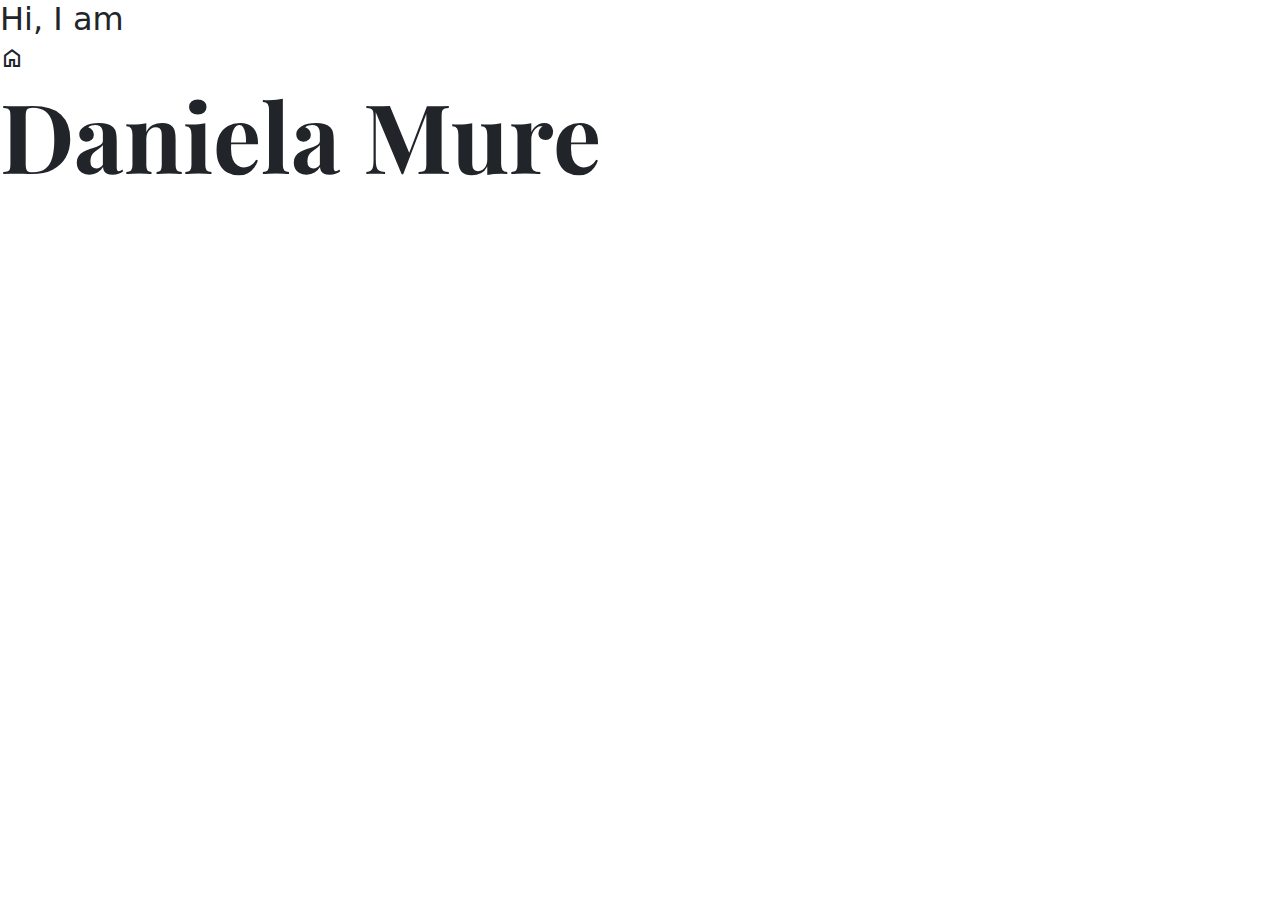
==== index.html @ d57c159a "Added Google icon fonts" ====
<!DOCTYPE html>
<html lang="en">
  <head>
    <meta charset="UTF-8" />
    <meta name="viewport" content="width=device-width, initial-scale=1.0" />
    <link
      href="https://cdn.jsdelivr.net/npm/bootstrap@5.3.3/dist/css/bootstrap.min.css"
      rel="stylesheet"
      integrity="sha384-QWTKZyjpPEjISv5WaRU9OFeRpok6YctnYmDr5pNlyT2bRjXh0JMhjY6hW+ALEwIH"
      crossorigin="anonymous"
    />

    <link rel="preconnect" href="https://fonts.googleapis.com" />
    <link rel="preconnect" href="https://fonts.gstatic.com" crossorigin />
    <link
      href="https://fonts.googleapis.com/css2?family=Playfair+Display:ital,wght@0,400..900;1,400..900&family=Poppins:ital,wght@0,100;0,200;0,300;0,400;0,500;0,600;0,700;0,800;0,900;1,100;1,200;1,300;1,400;1,500;1,600;1,700;1,800;1,900&display=swap"
      rel="stylesheet"
    />
    <link
      rel="stylesheet"
      href="https://fonts.googleapis.com/css2?family=Material+Symbols+Outlined:opsz,wght,FILL,GRAD@24,400,0,0&icon_names=home"
    />
    <link rel="stylesheet" href="src/styles.css" />

    <title>Welcome to Front-end developer - Daniela Mure</title>
  </head>
  <body>
    <h2>Hi, I am</h2>
    <span class="material-symbols-outlined"> home </span>
    <h1>Daniela Mure</h1>

    <script
      src="https://cdn.jsdelivr.net/npm/bootstrap@5.3.3/dist/js/bootstrap.bundle.min.js"
      integrity="sha384-YvpcrYf0tY3lHB60NNkmXc5s9fDVZLESaAA55NDzOxhy9GkcIdslK1eN7N6jIeHz"
      crossorigin="anonymous"
    ></script>
  </body>
</html>
---- src/styles.css ----
h1 {
font-family: "Playfair Display", serif;
font-size: 96px;
  font-optical-sizing: auto;
  font-weight: 700;
  font-style: normal;

h2 {
  font-family: "Poppins", serif;
  font-size: 36px;
  font-weight: 700;
  font-style: normal;
}
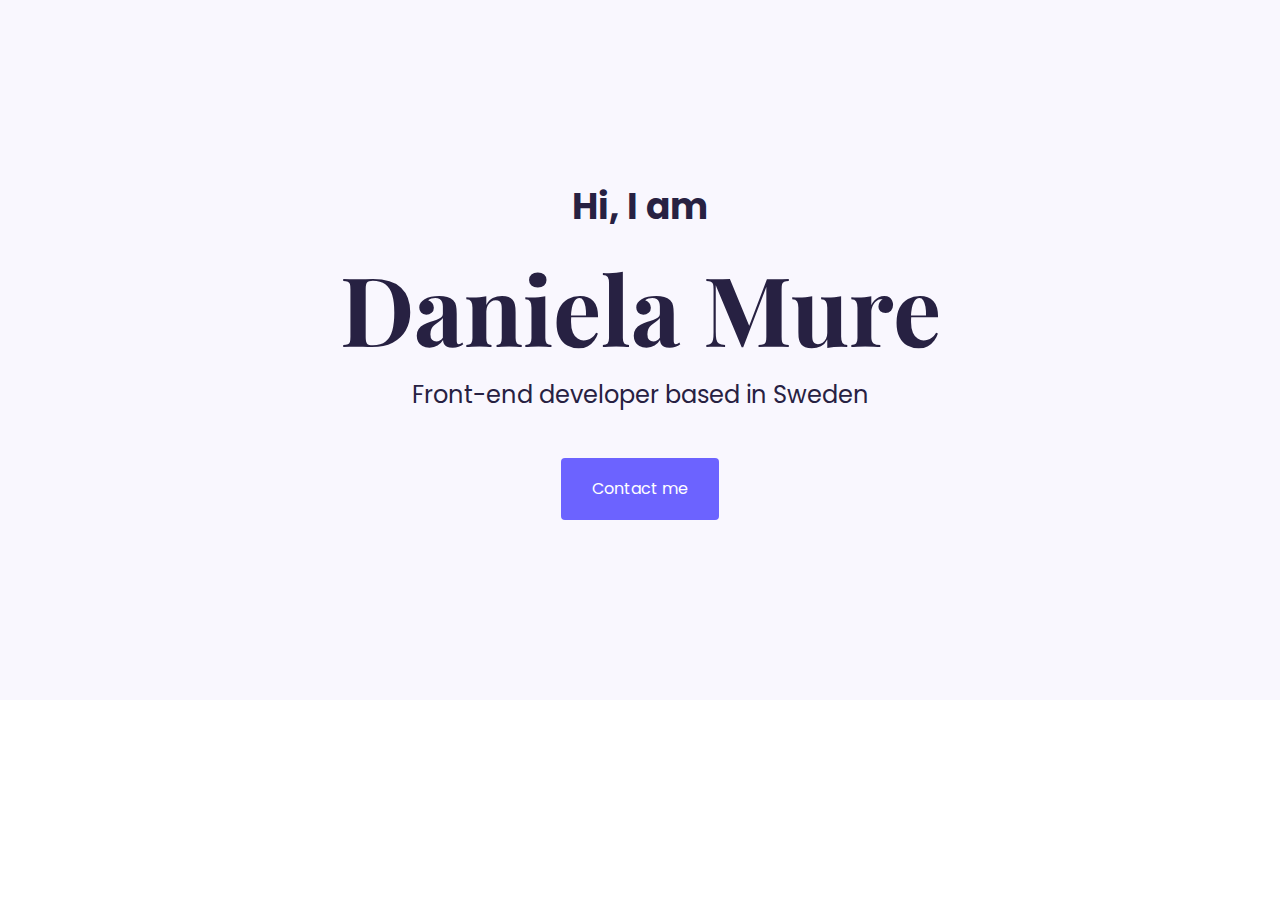
==== commit 00f47b22: "Styled my hero section" ====
--- a/index.html
+++ b/index.html
@@ -25,10 +25,15 @@
     <title>Welcome to Front-end developer - Daniela Mure</title>
   </head>
   <body>
-    <h2>Hi, I am</h2>
-    <span class="material-symbols-outlined"> home </span>
-    <h1>Daniela Mure</h1>
+    <div class="hero">
+      <p>Hi, I am</p>
 
+      <h1 class="mb-3">Daniela Mure</h1>
+      <h2 class="mb-5">Front-end developer based in Sweden</h2>
+      <div>
+        <a href="/contact.html" class="btn btn-branding">Contact me</a>
+      </div>
+    </div>
     <script
       src="https://cdn.jsdelivr.net/npm/bootstrap@5.3.3/dist/js/bootstrap.bundle.min.js"
       integrity="sha384-YvpcrYf0tY3lHB60NNkmXc5s9fDVZLESaAA55NDzOxhy9GkcIdslK1eN7N6jIeHz"
--- a/src/styles.css
+++ b/src/styles.css
@@ -1,13 +1,46 @@
+:root {
+  --branding-color: #f9f7fe;
+  --secondary-color: #6c63ff;
+  --primary-font-color: #272142;
+}
+
+body {
+  font-family: "Poppins", serif;
+  color: var(--primary-font-color);
+}
+
+h1,
+h2 {
+  color: var(--primary-font-color);
+  font-weight: bold;
+}
+
 h1 {
-font-family: "Playfair Display", serif;
-font-size: 96px;
-  font-optical-sizing: auto;
+  font-family: "Playfair Display", serif;
+  font-size: 96px;
   font-weight: 700;
-  font-style: normal;
+
+}
 
 h2 {
-  font-family: "Poppins", serif;
-  font-size: 36px;
-  font-weight: 700;
-  font-style: normal;
+  font-size: 24px;
+  font-weight: 400;
+}
+
+p{
+    font-size: 36px;
+    font-weight: 700;
+}
+.hero {
+  text-align: center;
+  background-color: var(--branding-color);
+  padding: 180px 20px;
+  mar
+}
+
+.btn-branding {
+    background-color: var(--secondary-color);
+    color: #fff;
+    padding: 18px 30px;
+    border-radius: 4px;
 }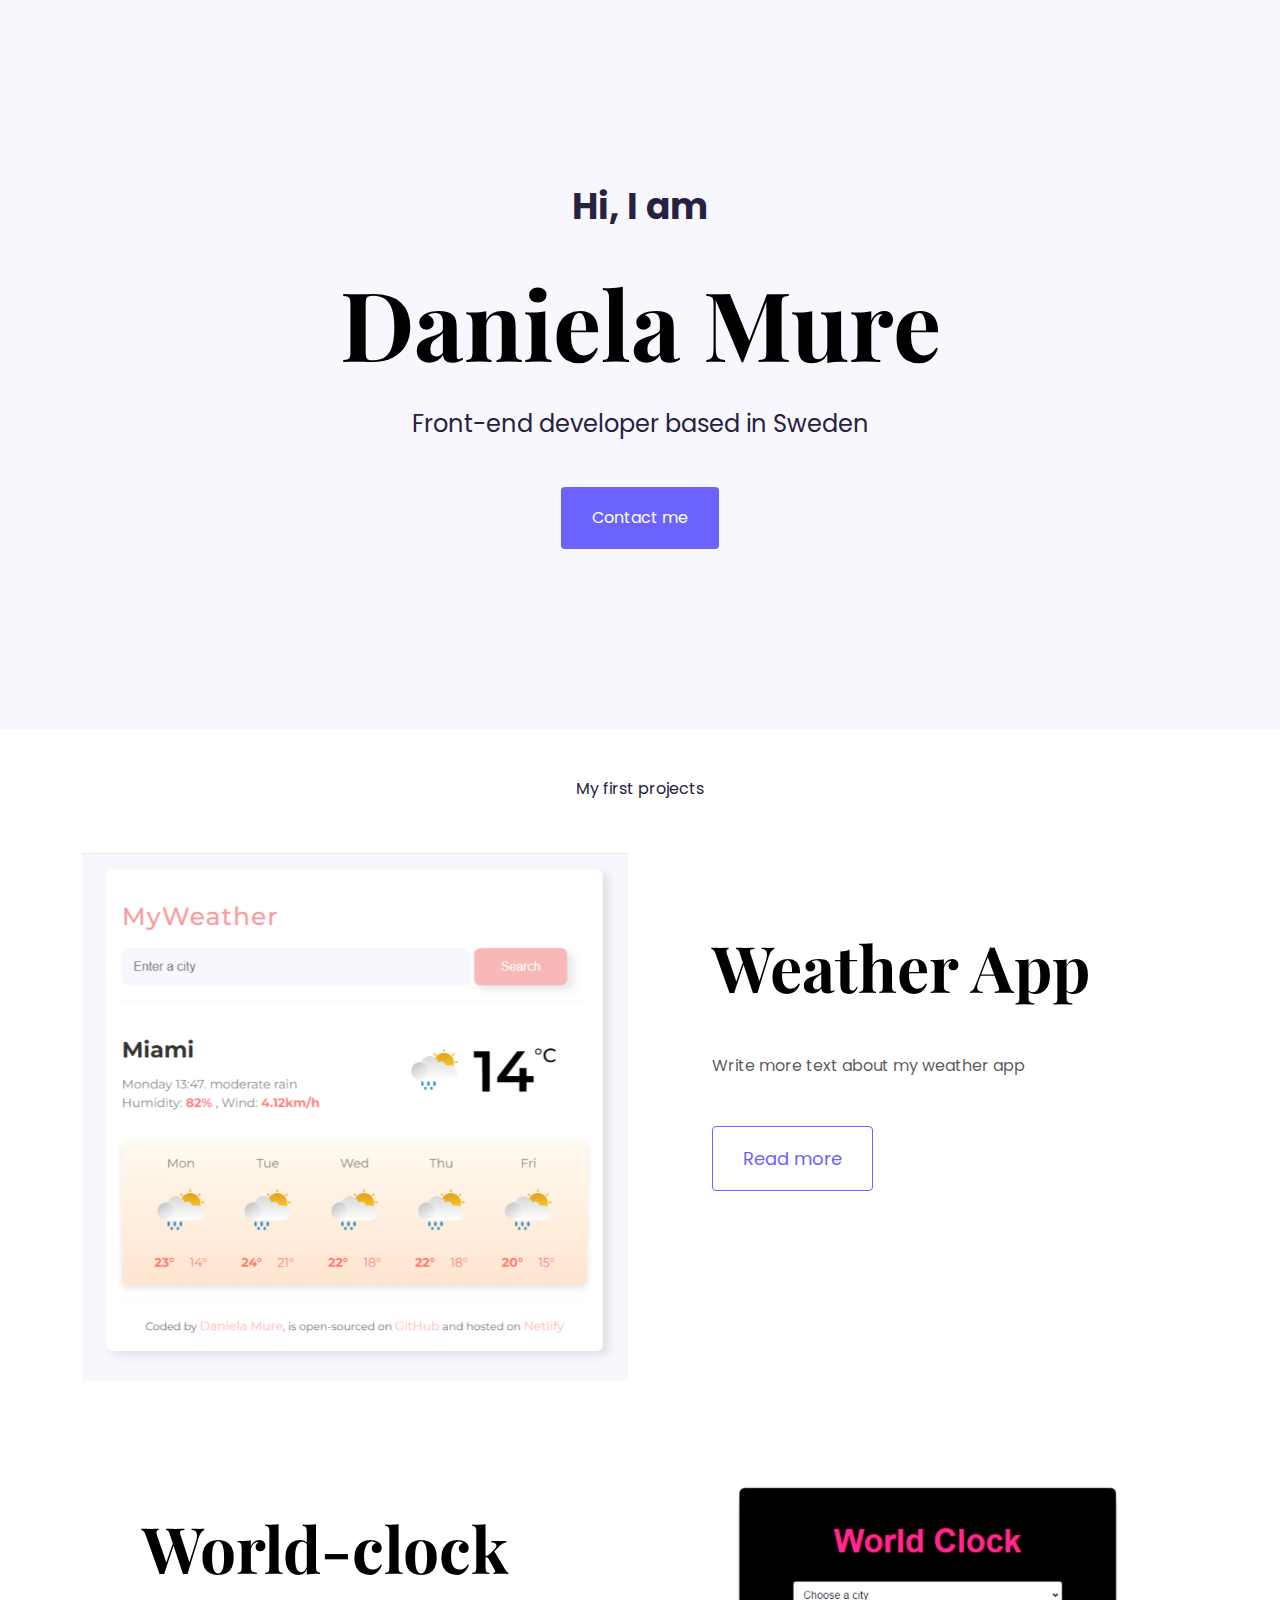
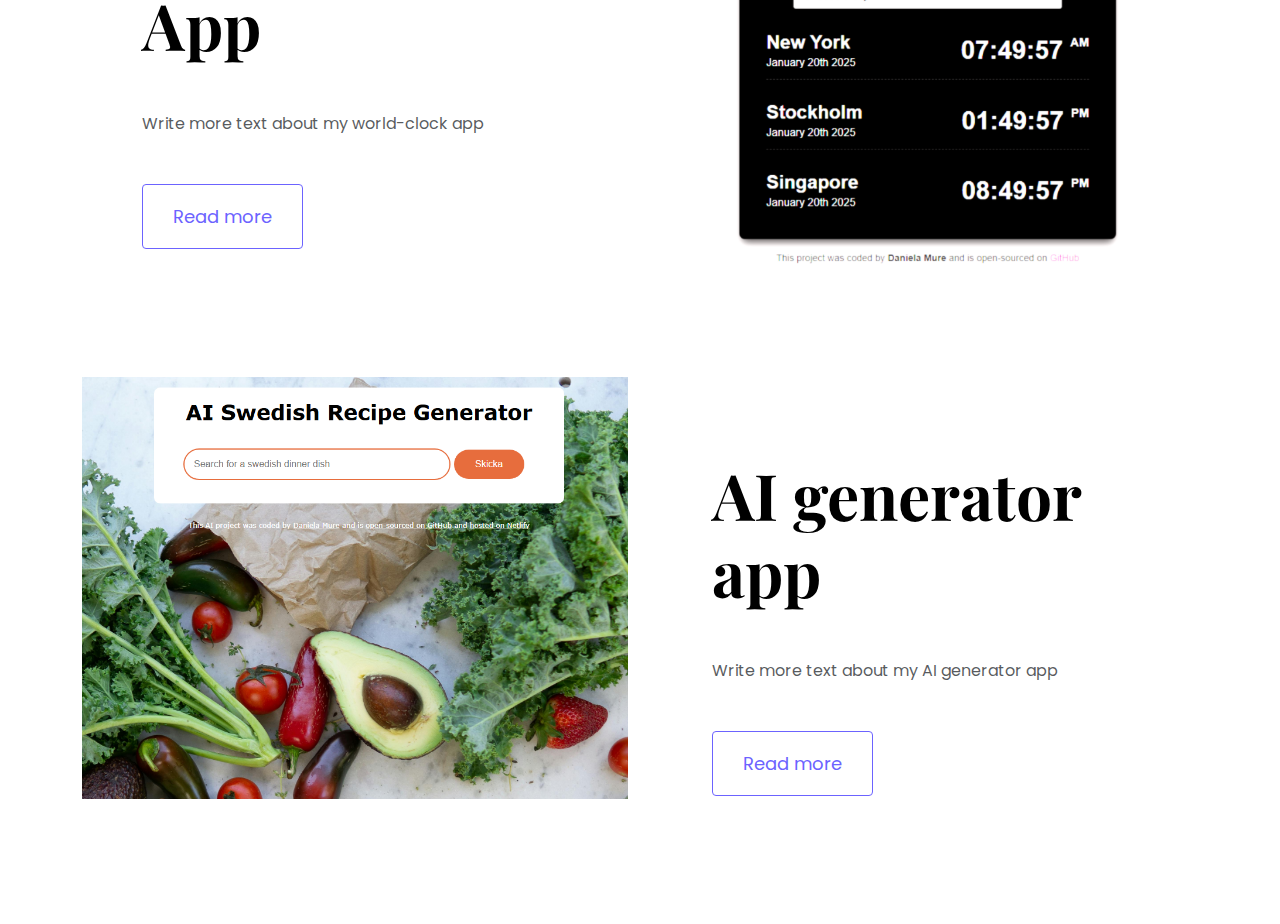
==== commit 53723fad: "Added homepage content design" ====
--- a/index.html
+++ b/index.html
@@ -34,6 +34,67 @@
         <a href="/contact.html" class="btn btn-branding">Contact me</a>
       </div>
     </div>
+
+    <p class="text-center m-5">My first projects</p>
+    <div class="container">
+      <div class="row mb-5">
+        <div class="col d-none d-lg-block">
+          <img
+            src="images/weather.png"
+            alt="weather project"
+            class="img-fluid"
+          />
+        </div>
+
+        <div class="col">
+          <div class="project-description">
+            <h3 class="mb-5">Weather App</h3>
+            <p class="text-muted mb-5">Write more text about my weather app</p>
+            <a href="" class="btn btn-link-branding">Read more</a>
+          </div>
+        </div>
+      </div>
+
+      <div class="row mb-5">
+        <div class="col">
+          <div class="project-description">
+            <h3 class="mb-5">World-clock App</h3>
+            <p class="text-muted mb-5">
+              Write more text about my world-clock app
+            </p>
+            <a href="" class="btn btn-link-branding">Read more</a>
+          </div>
+        </div>
+        <div class="col d-none d-lg-block">
+          <img
+            src="images/worldclock.png"
+            alt="world-clock project"
+            class="img-fluid"
+          />
+        </div>
+      </div>
+
+      <div class="row mb-5">
+        <div class="col d-none d-lg-block">
+          <img
+            src="images/ai-generator.png"
+            alt="ai generator project"
+            class="img-fluid"
+          />
+        </div>
+
+        <div class="col">
+          <div class="project-description">
+            <h3 class="mb-5">AI generator app</h3>
+            <p class="text-muted mb-5">
+              Write more text about my AI generator app
+            </p>
+            <a href="" class="btn btn-link-branding">Read more</a>
+          </div>
+        </div>
+      </div>
+    </div>
+
     <script
       src="https://cdn.jsdelivr.net/npm/bootstrap@5.3.3/dist/js/bootstrap.bundle.min.js"
       integrity="sha384-YvpcrYf0tY3lHB60NNkmXc5s9fDVZLESaAA55NDzOxhy9GkcIdslK1eN7N6jIeHz"
--- a/src/styles.css
+++ b/src/styles.css
@@ -2,6 +2,7 @@
   --branding-color: #f9f7fe;
   --secondary-color: #6c63ff;
   --primary-font-color: #272142;
+  
 }
 
 body {
@@ -9,16 +10,12 @@
   color: var(--primary-font-color);
 }
 
-h1,
-h2 {
-  color: var(--primary-font-color);
-  font-weight: bold;
-}
-
 h1 {
   font-family: "Playfair Display", serif;
   font-size: 96px;
   font-weight: 700;
+  line-height: 1.5;
+  color: #000000;
 
 }
 
@@ -27,10 +24,18 @@
   font-weight: 400;
 }
 
-p{
-    font-size: 36px;
-    font-weight: 700;
+h3{
+  font-family: "Playfair Display", serif;
+  font-size: 64px;
+  font-weight: 700;
+  color: #000000;
 }
+
+p {
+  font-size: 16px;
+  font-weight: 400;
+}
+
 .hero {
   text-align: center;
   background-color: var(--branding-color);
@@ -38,9 +43,54 @@
   mar
 }
 
+.hero p{
+    font-size: 36px;
+    font-weight: 700;
+}
+
 .btn-branding {
     background-color: var(--secondary-color);
     color: #fff;
     padding: 18px 30px;
     border-radius: 4px;
+}
+
+.btn-branding:hover{
+    color: var(--secondary-color);
+    border: 1px solid var(--secondary-color);
+}
+
+.btn-link-branding {
+    color: var(--secondary-color);
+    border: 1px solid var(--secondary-color);
+    border-radius: 4px;
+    padding: 18px 30px;
+    font-size: 18px;
+    line-height: 27px;
+}
+
+.btn-link-branding:hover{
+    color: #fff;
+    background-color: var(--secondary-color);
+}
+
+.project-description {
+padding: 80px 60px;
+}
+
+@media (max-width: 900px) {
+    h1 {
+        font-size: 48px;
+    }
+    h3{
+        font-size: 44px;
+    }
+    .hero{
+        padding: 80px 20px;
+    }
+    .project-description{
+        padding: 0;
+        text-align: center;
+    }
+   
 }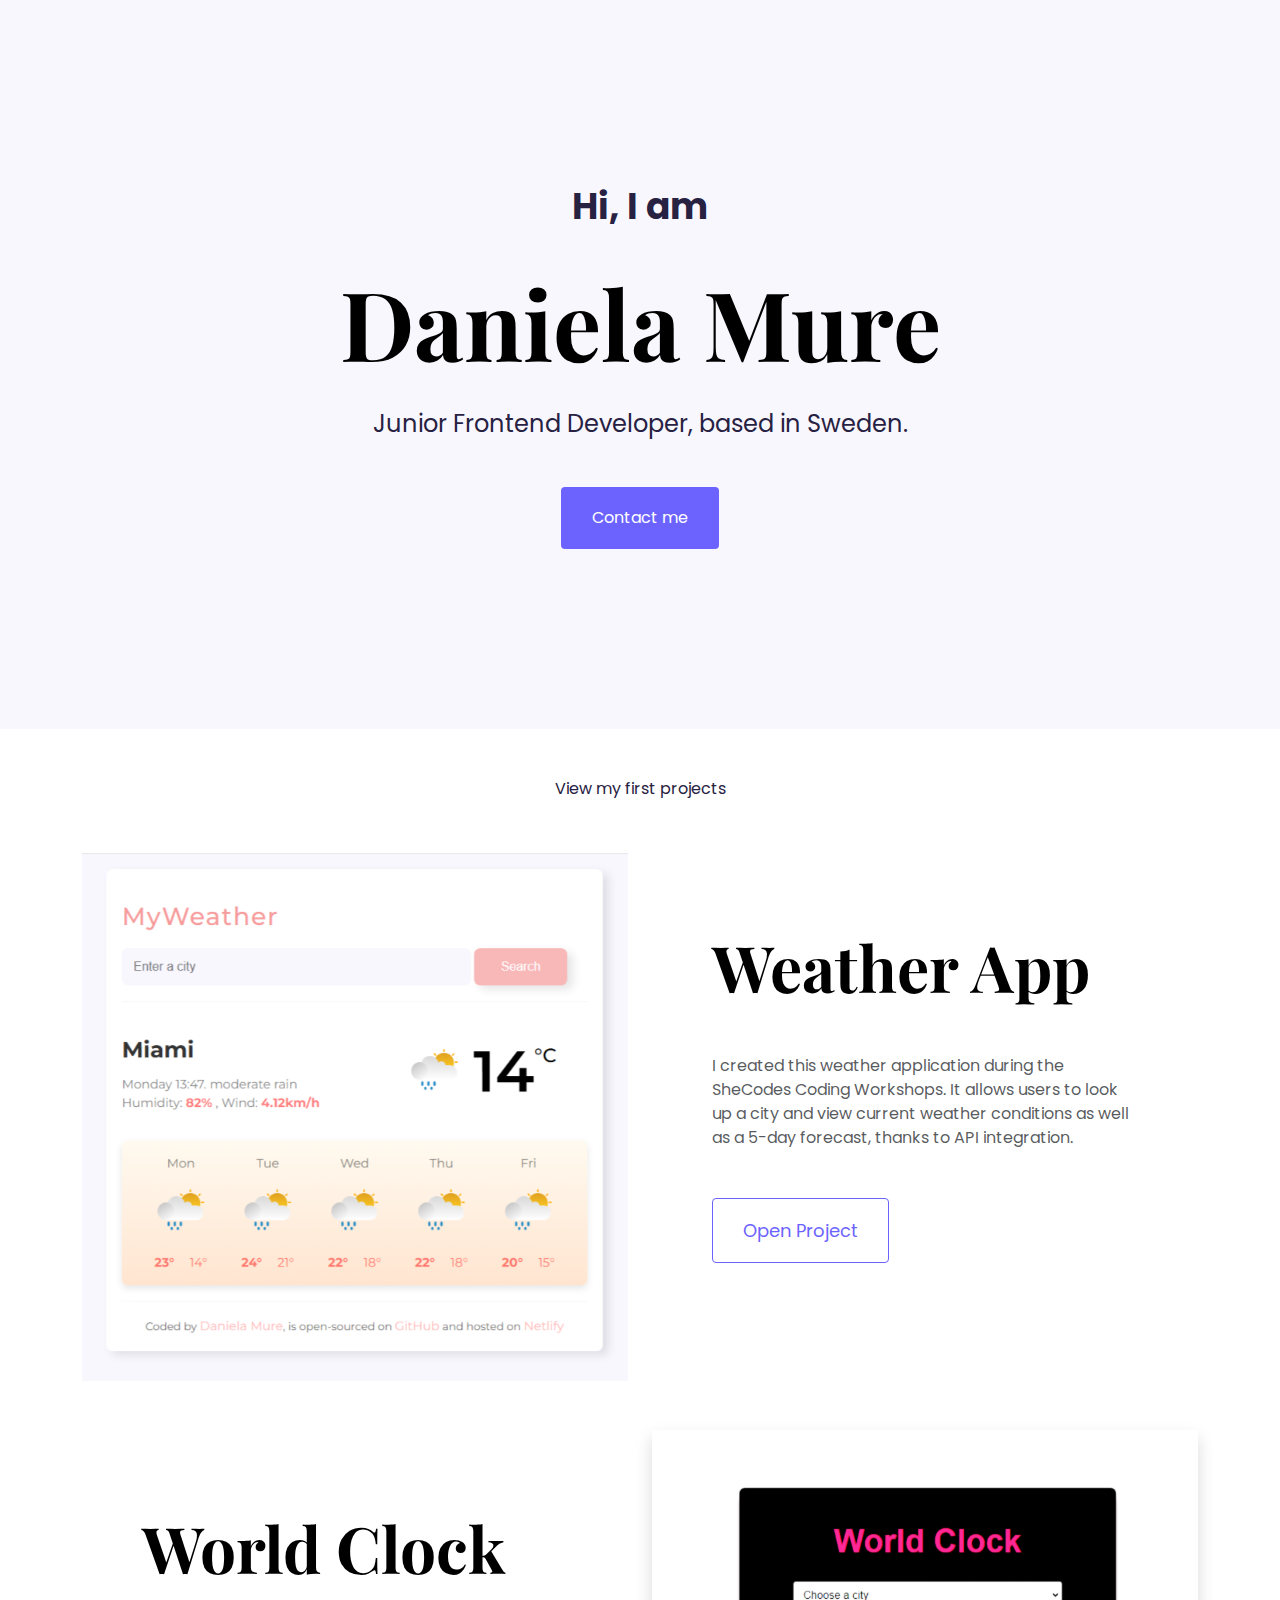
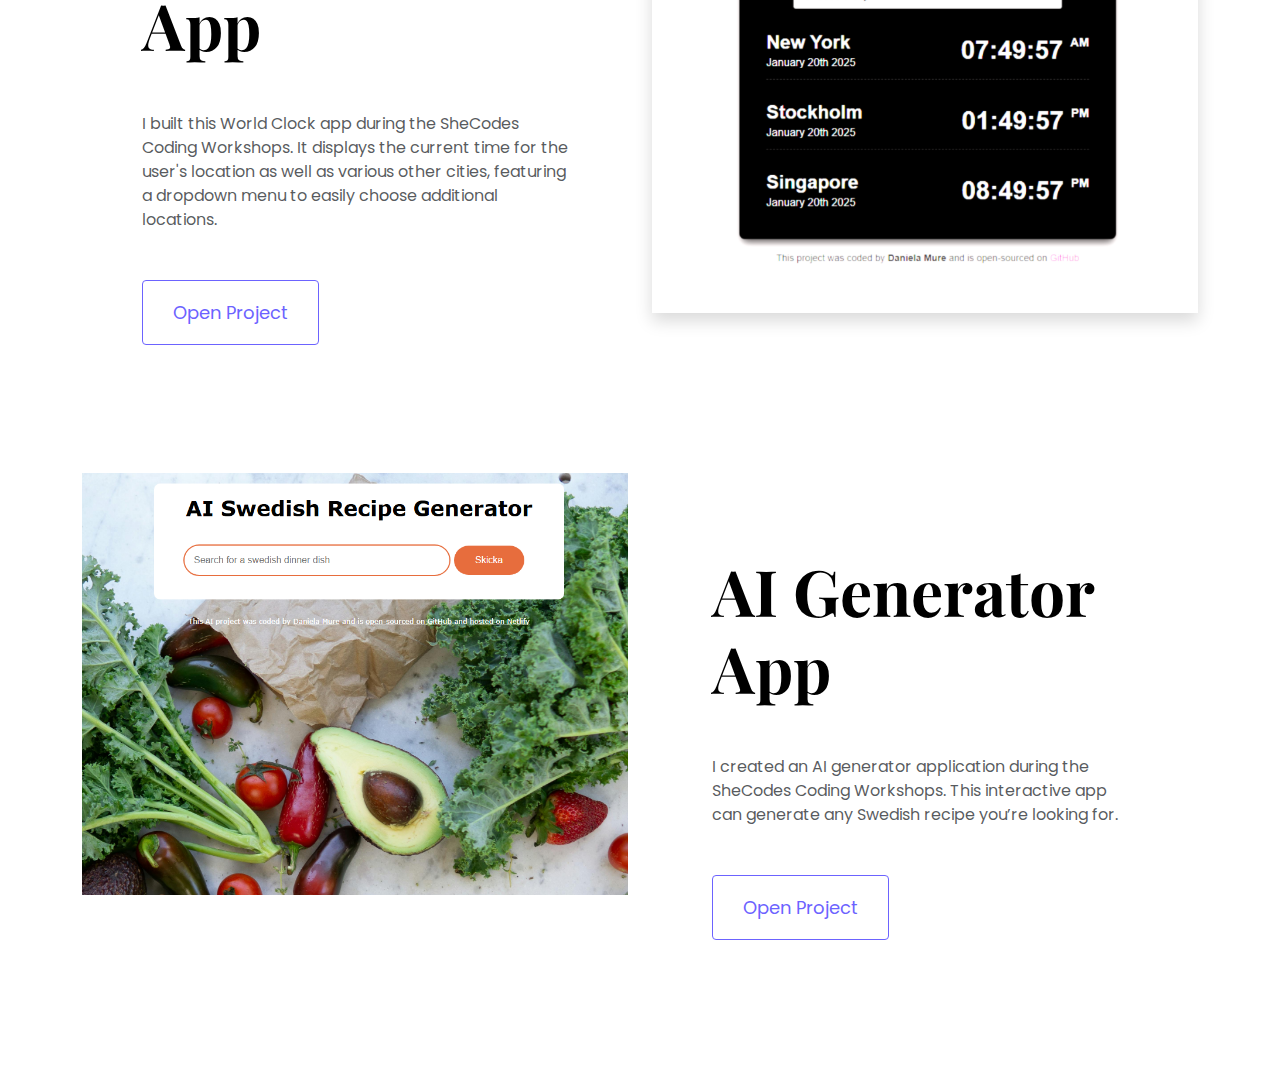
==== commit 7b8d47de: "Updated HTML content and polished page layout" ====
--- a/index.html
+++ b/index.html
@@ -22,20 +22,20 @@
     />
     <link rel="stylesheet" href="src/styles.css" />
 
-    <title>Welcome to Front-end developer - Daniela Mure</title>
+    <title>Welcome to Frontend developer - Daniela Mure</title>
   </head>
   <body>
     <div class="hero">
       <p>Hi, I am</p>
 
       <h1 class="mb-3">Daniela Mure</h1>
-      <h2 class="mb-5">Front-end developer based in Sweden</h2>
+      <h2 class="mb-5">Junior Frontend Developer, based in Sweden.</h2>
       <div>
         <a href="/contact.html" class="btn btn-branding">Contact me</a>
       </div>
     </div>
 
-    <p class="text-center m-5">My first projects</p>
+    <p class="text-center m-5">View my first projects</p>
     <div class="container">
       <div class="row mb-5">
         <div class="col d-none d-lg-block">
@@ -49,8 +49,17 @@
         <div class="col">
           <div class="project-description">
             <h3 class="mb-5">Weather App</h3>
-            <p class="text-muted mb-5">Write more text about my weather app</p>
-            <a href="" class="btn btn-link-branding">Read more</a>
+            <p class="text-muted mb-5">
+              I created this weather application during the SheCodes Coding
+              Workshops. It allows users to look up a city and view current
+              weather conditions as well as a 5-day forecast, thanks to API
+              integration.
+            </p>
+            <a
+              href="https://myweather-schoolapp.netlify.app/"
+              class="btn btn-link-branding"
+              >Open Project</a
+            >
           </div>
         </div>
       </div>
@@ -58,18 +67,25 @@
       <div class="row mb-5">
         <div class="col">
           <div class="project-description">
-            <h3 class="mb-5">World-clock App</h3>
+            <h3 class="mb-5">World Clock App</h3>
             <p class="text-muted mb-5">
-              Write more text about my world-clock app
+              I built this World Clock app during the SheCodes Coding Workshops.
+              It displays the current time for the user's location as well as
+              various other cities, featuring a dropdown menu to easily choose
+              additional locations.
             </p>
-            <a href="" class="btn btn-link-branding">Read more</a>
+            <a
+              href="https://js-project-worldclock.netlify.app/"
+              class="btn btn-link-branding"
+              >Open Project</a
+            >
           </div>
         </div>
         <div class="col d-none d-lg-block">
           <img
             src="images/worldclock.png"
             alt="world-clock project"
-            class="img-fluid"
+            class="img-fluid shadow"
           />
         </div>
       </div>
@@ -85,11 +101,17 @@
 
         <div class="col">
           <div class="project-description">
-            <h3 class="mb-5">AI generator app</h3>
+            <h3 class="mb-5">AI Generator App</h3>
             <p class="text-muted mb-5">
-              Write more text about my AI generator app
+              I created an AI generator application during the SheCodes Coding
+              Workshops. This interactive app can generate any Swedish recipe
+              you’re looking for.
             </p>
-            <a href="" class="btn btn-link-branding">Read more</a>
+            <a
+              href="https://ai-swedishmeal-generator.netlify.app/"
+              class="btn btn-link-branding"
+              >Open Project</a
+            >
           </div>
         </div>
       </div>
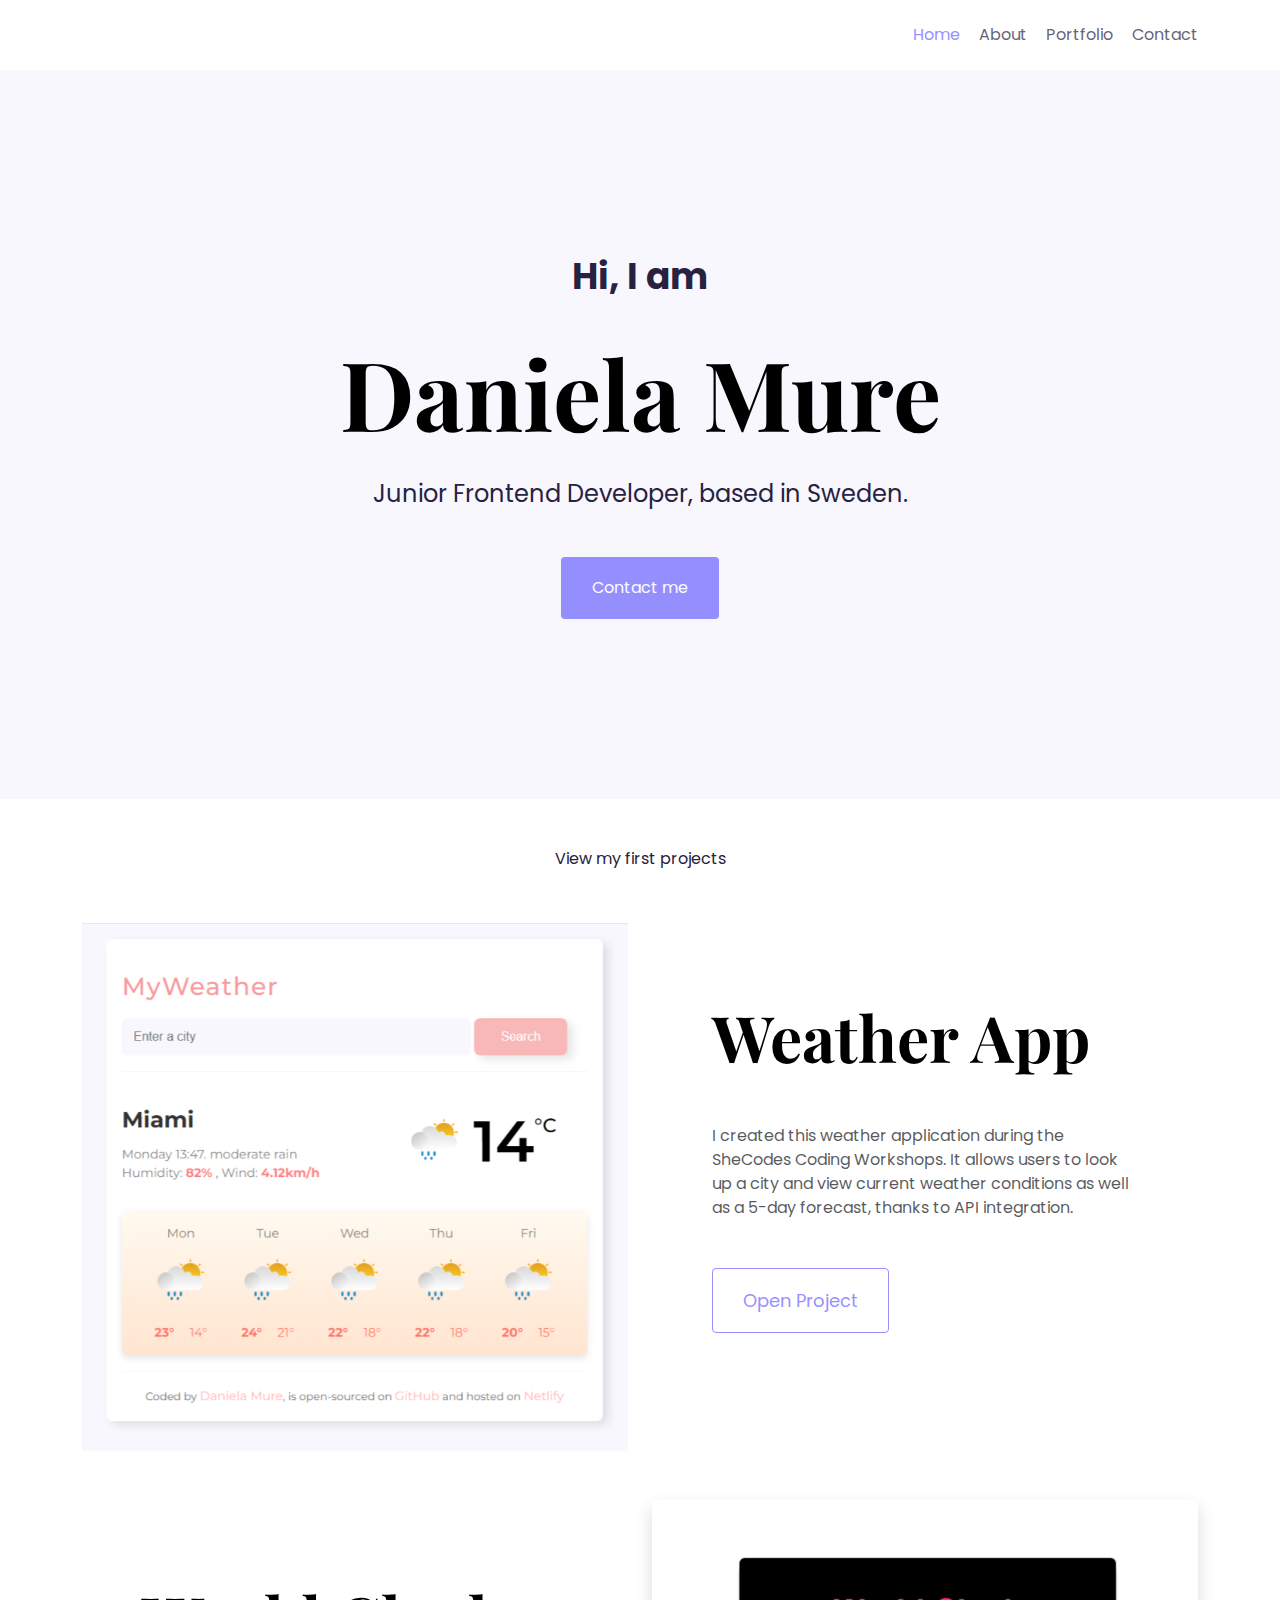
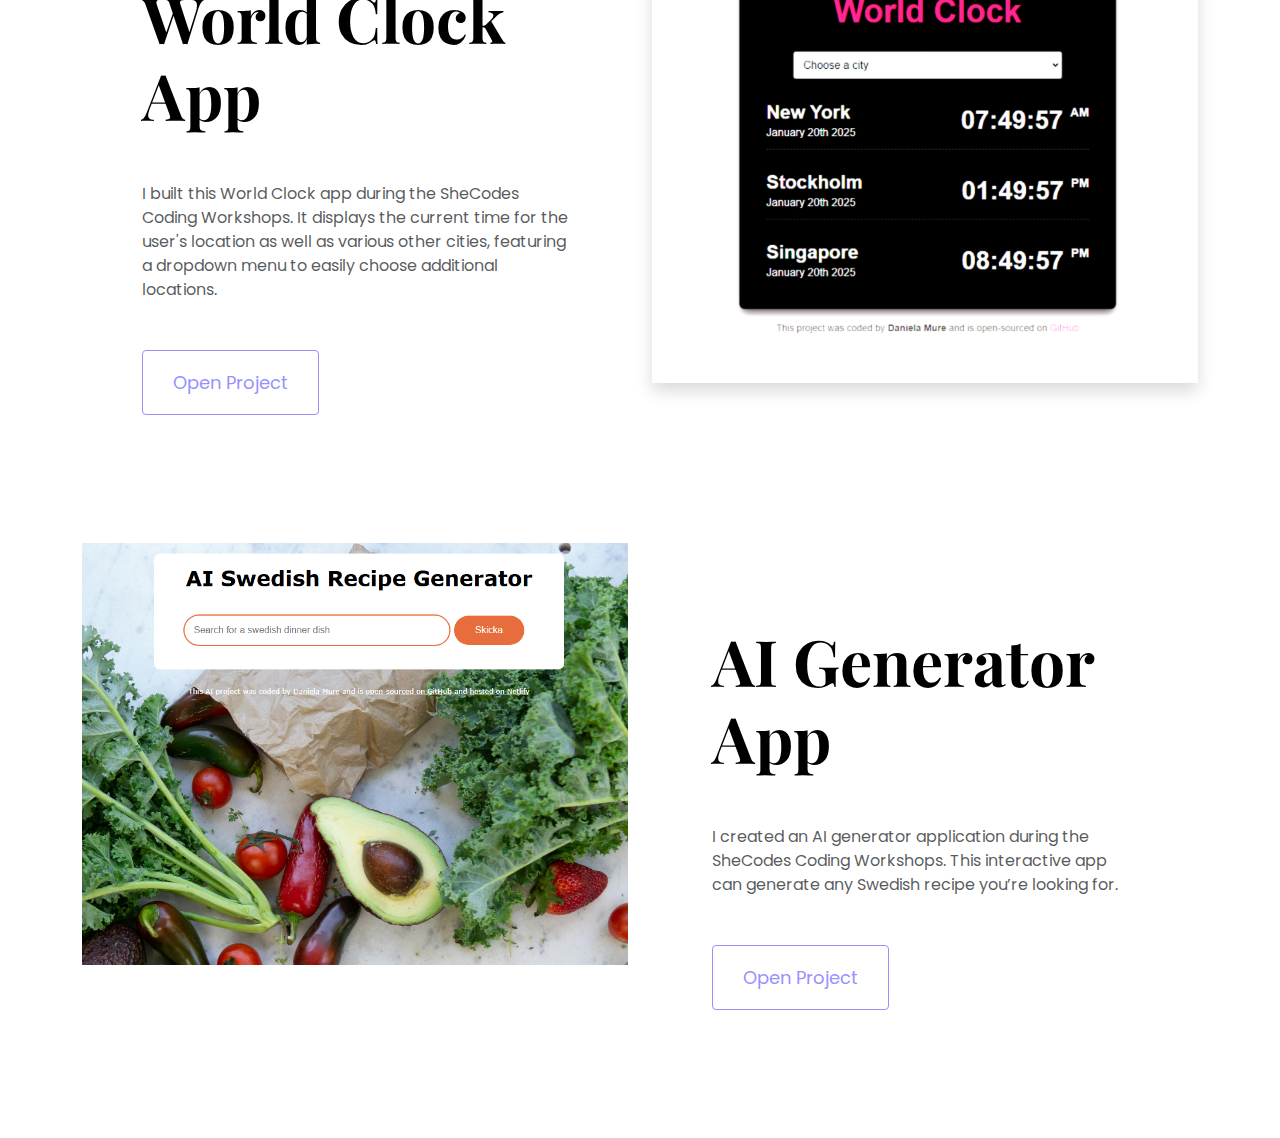
==== commit d441df05: "Created the header to all html pages" ====
--- a/index.html
+++ b/index.html
@@ -21,10 +21,24 @@
       href="https://fonts.googleapis.com/css2?family=Material+Symbols+Outlined:opsz,wght,FILL,GRAD@24,400,0,0&icon_names=home"
     />
     <link rel="stylesheet" href="src/styles.css" />
+    <meta
+      name="description"
+      content="Frontend developer with a passion for designing beautiful and functional user experiences."
+    />
 
     <title>Welcome to Frontend developer - Daniela Mure</title>
   </head>
   <body>
+    <div class="container">
+      <nav class="d-flex justify-content-end">
+        <ul>
+          <li class="active"><a href="/">Home</a></li>
+          <li><a href="/about.html">About</a></li>
+          <li><a href="/portfolio.html">Portfolio</a></li>
+          <li><a href="/contact.html">Contact</a></li>
+        </ul>
+      </nav>
+    </div>
     <div class="hero">
       <p>Hi, I am</p>
 
--- a/src/styles.css
+++ b/src/styles.css
@@ -2,12 +2,38 @@
   --branding-color: #f9f7fe;
   --secondary-color: #6c63ff;
   --primary-font-color: #272142;
-  
 }
 
 body {
   font-family: "Poppins", serif;
   color: var(--primary-font-color);
+}
+
+nav {
+  padding: 20px 0;
+}
+
+nav ul {
+  padding: 0;
+  margin: 0;
+}
+
+nav li {
+  list-style: none;
+  line-height: 30px;
+  display: inline;
+  margin-left: 15px;
+}
+
+nav li.active a,
+nav a:hover {
+  color: var(--secondary-color);
+}
+
+a {
+  color: #272142;
+  text-decoration: none;
+  opacity: 0.7;
 }
 
 h1 {
@@ -16,7 +42,6 @@
   font-weight: 700;
   line-height: 1.5;
   color: #000000;
-
 }
 
 h2 {
@@ -24,7 +49,7 @@
   font-weight: 400;
 }
 
-h3{
+h3 {
   font-family: "Playfair Display", serif;
   font-size: 64px;
   font-weight: 700;
@@ -40,57 +65,78 @@
   text-align: center;
   background-color: var(--branding-color);
   padding: 180px 20px;
-  mar
 }
 
-.hero p{
-    font-size: 36px;
-    font-weight: 700;
+.hero p {
+  font-size: 36px;
+  font-weight: 700;
 }
 
 .btn-branding {
-    background-color: var(--secondary-color);
-    color: #fff;
-    padding: 18px 30px;
-    border-radius: 4px;
+  background-color: var(--secondary-color);
+  color: #fff;
+  padding: 18px 30px;
+  border-radius: 4px;
 }
 
-.btn-branding:hover{
-    color: var(--secondary-color);
-    border: 1px solid var(--secondary-color);
+.btn-branding:hover {
+  color: var(--secondary-color);
+  border: 1px solid var(--secondary-color);
 }
 
 .btn-link-branding {
-    color: var(--secondary-color);
-    border: 1px solid var(--secondary-color);
-    border-radius: 4px;
-    padding: 18px 30px;
-    font-size: 18px;
-    line-height: 27px;
+  color: var(--secondary-color);
+  border: 1px solid var(--secondary-color);
+  border-radius: 4px;
+  padding: 18px 30px;
+  font-size: 18px;
+  line-height: 27px;
 }
 
-.btn-link-branding:hover{
-    color: #fff;
-    background-color: var(--secondary-color);
+.btn-link-branding:hover {
+  color: #fff;
+  background-color: var(--secondary-color);
 }
 
 .project-description {
-padding: 80px 60px;
+  padding: 80px 60px;
+}
+
+.content-hero {
+  padding: 180px 20px;
+  line-height: 1.2;
+}
+
+.content-hero h1 {
+  font-size: 64px;
+}
+
+.content-hero h2 {
+  font-size: 18px;
+  font-weight: 700;
+}
+
+.about-img {
+  display: block;
+  margin: 20px auto;
 }
 
 @media (max-width: 900px) {
-    h1 {
-        font-size: 48px;
-    }
-    h3{
-        font-size: 44px;
-    }
-    .hero{
-        padding: 80px 20px;
-    }
-    .project-description{
-        padding: 0;
-        text-align: center;
-    }
-   
-}+  h1 {
+    font-size: 48px;
+  }
+  h3 {
+    font-size: 44px;
+  }
+  .hero {
+    padding: 80px 20px;
+  }
+  .project-description {
+    padding: 0;
+    text-align: center;
+  }
+  .content-hero {
+    padding: 80px 20px;
+    text-align: center;
+  }
+}
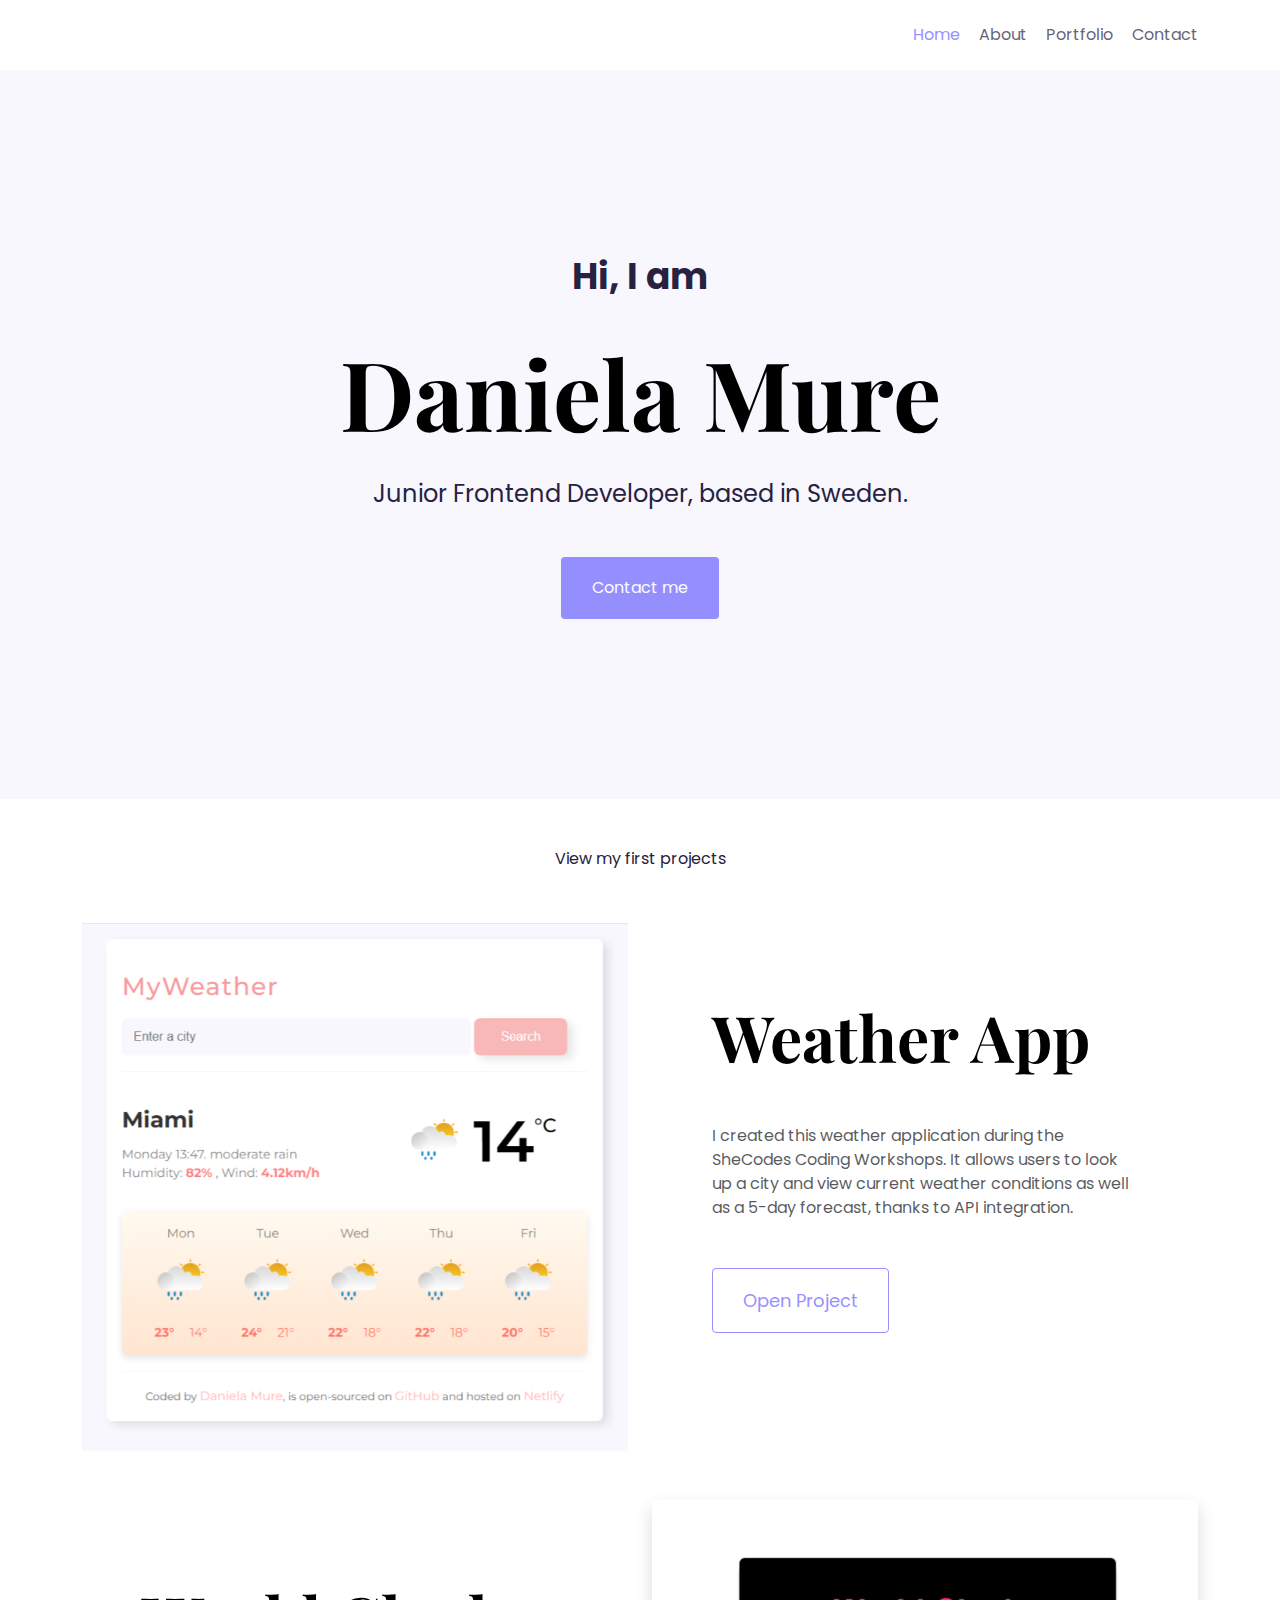
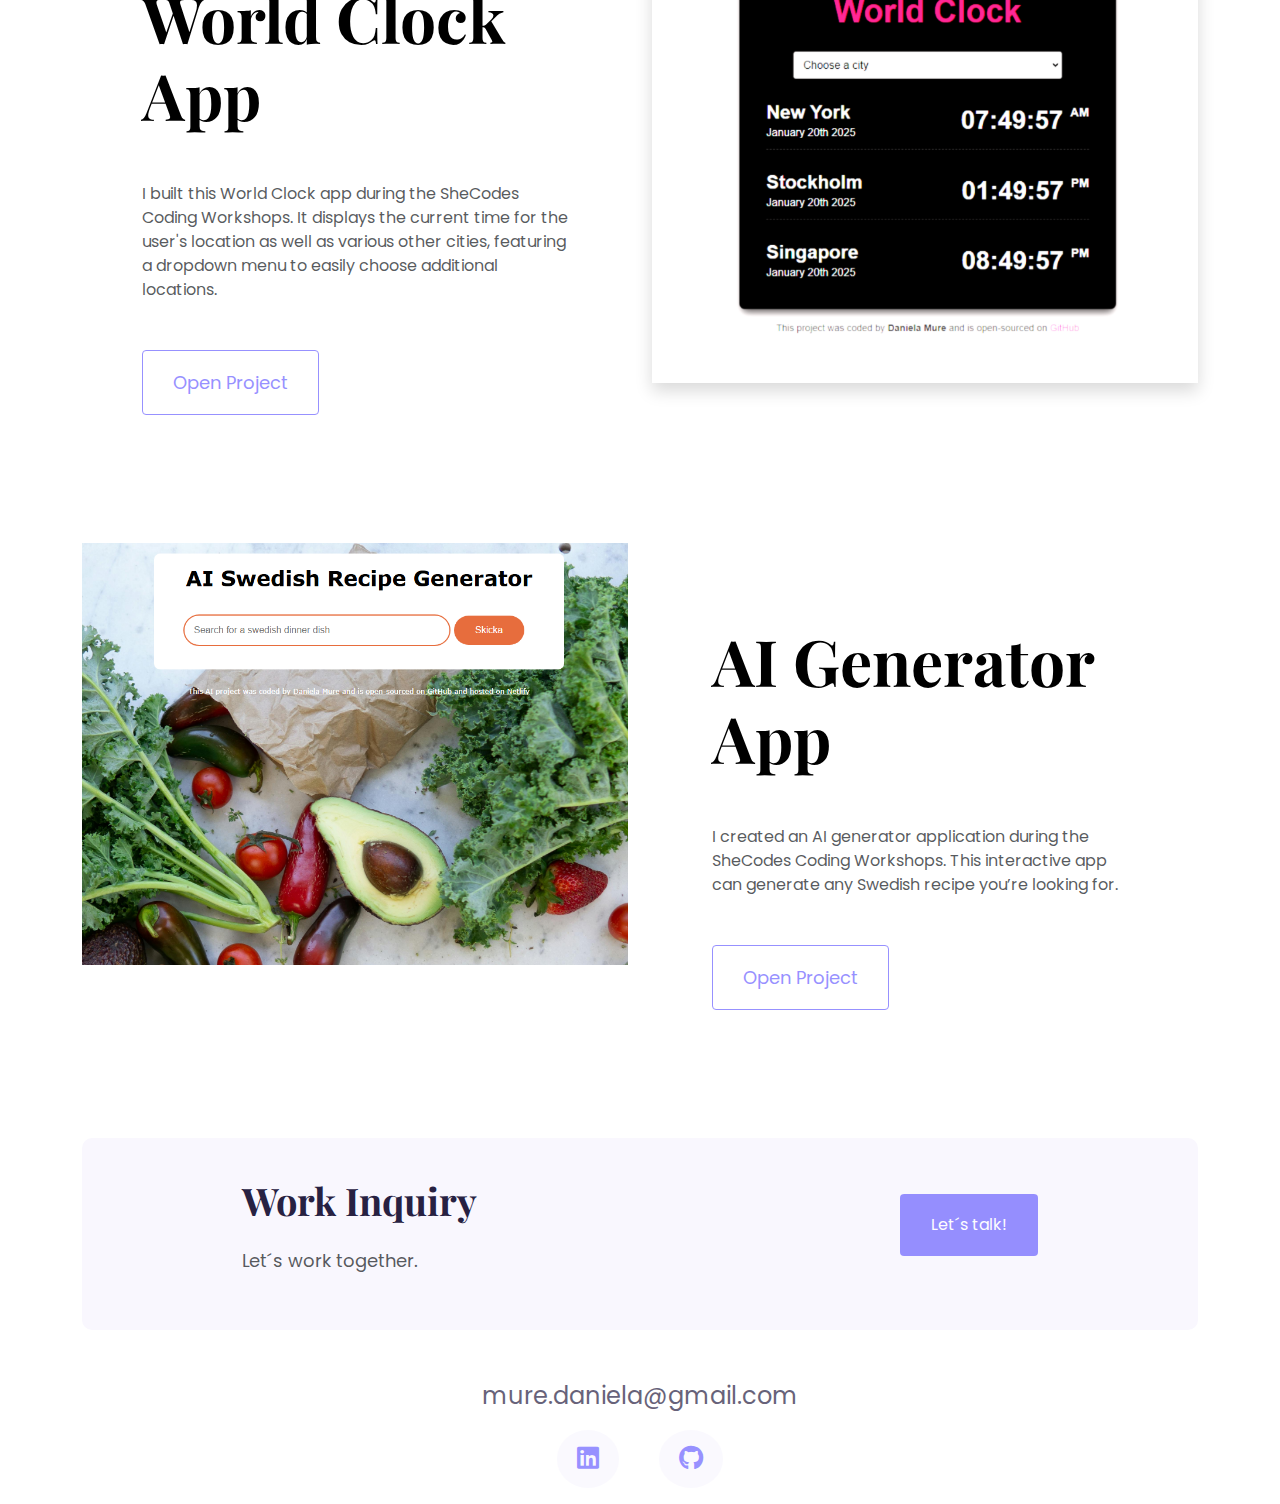
==== commit 5d84d0af: "Created the footer to all html pages" ====
--- a/index.html
+++ b/index.html
@@ -16,14 +16,15 @@
       href="https://fonts.googleapis.com/css2?family=Playfair+Display:ital,wght@0,400..900;1,400..900&family=Poppins:ital,wght@0,100;0,200;0,300;0,400;0,500;0,600;0,700;0,800;0,900;1,100;1,200;1,300;1,400;1,500;1,600;1,700;1,800;1,900&display=swap"
       rel="stylesheet"
     />
-    <link
-      rel="stylesheet"
-      href="https://fonts.googleapis.com/css2?family=Material+Symbols+Outlined:opsz,wght,FILL,GRAD@24,400,0,0&icon_names=home"
-    />
+
     <link rel="stylesheet" href="src/styles.css" />
     <meta
       name="description"
       content="Frontend developer with a passion for designing beautiful and functional user experiences."
+    />
+    <link
+      rel="stylesheet"
+      href="https://cdnjs.cloudflare.com/ajax/libs/font-awesome/6.5.1/css/all.min.css"
     />
 
     <title>Welcome to Frontend developer - Daniela Mure</title>
@@ -129,6 +130,34 @@
           </div>
         </div>
       </div>
+      <footer>
+        <div
+          class="d-flex justify-content-between contact-box mb-5 d-none d-md-flex"
+        >
+          <div>
+            <h4>Work Inquiry</h4>
+            <p class="text-muted mt-4">Let´s work together.</p>
+          </div>
+          <div>
+            <a href="/contact.html" class="btn btn-branding mt-3"
+              >Let´s talk!</a
+            >
+          </div>
+        </div>
+        <div class="d-flex justify-content-center mb-3">
+          <a href="mailto:mure.daniela@gmail.com" class="email-link"
+            >mure.daniela@gmail.com</a
+          >
+        </div>
+        <div class="social-links d-flex justify-content-center mb-3">
+          <a href="https://www.linkedin.com/in/daniela-mure-33a929b1/"
+            ><i class="fa-brands fa-linkedin"></i
+          ></a>
+          <a href="https://github.com/DanniFront"
+            ><i class="fa-brands fa-github"></i
+          ></a>
+        </div>
+      </footer>
     </div>
 
     <script
--- a/src/styles.css
+++ b/src/styles.css
@@ -31,7 +31,7 @@
 }
 
 a {
-  color: #272142;
+  color: var(--primary-font-color);
   text-decoration: none;
   opacity: 0.7;
 }
@@ -54,6 +54,12 @@
   font-size: 64px;
   font-weight: 700;
   color: #000000;
+}
+
+h4 {
+  font-size: 38px;
+  font-weight: 700;
+  font-family: "Playfair Display", serif;
 }
 
 p {
@@ -103,7 +109,7 @@
 }
 
 .content-hero {
-  padding: 180px 20px;
+  padding: 180px 20px 50px;
   line-height: 1.2;
 }
 
@@ -121,6 +127,42 @@
   margin: 20px auto;
 }
 
+footer .contact-box {
+  background: var(--branding-color);
+  padding: 40px 160px;
+  margin: 30px 0;
+  border-radius: 10px;
+}
+
+footer p {
+  font-size: 18px;
+}
+
+footer .email-link {
+  text-align: center;
+  font-size: 24px;
+  text-decoration: none;
+}
+
+footer .email-link:hover {
+  color: var(--secondary-color);
+}
+
+footer .social-links a {
+  color: var(--secondary-color);
+  background: var(--branding-color);
+  margin: 0 20px;
+  padding: 10px 20px;
+  font-size: 25px;
+  border-radius: 50%;
+  transition: all 100ms ease-in-out;
+}
+
+footer .social-links a:hover {
+  color: #fff;
+  background: var(--secondary-color);
+}
+
 @media (max-width: 900px) {
   h1 {
     font-size: 48px;
@@ -136,7 +178,10 @@
     text-align: center;
   }
   .content-hero {
-    padding: 80px 20px;
+    padding: 40px 20px;
     text-align: center;
   }
+  .about-img {
+    max-height: 75%;
+  }
 }
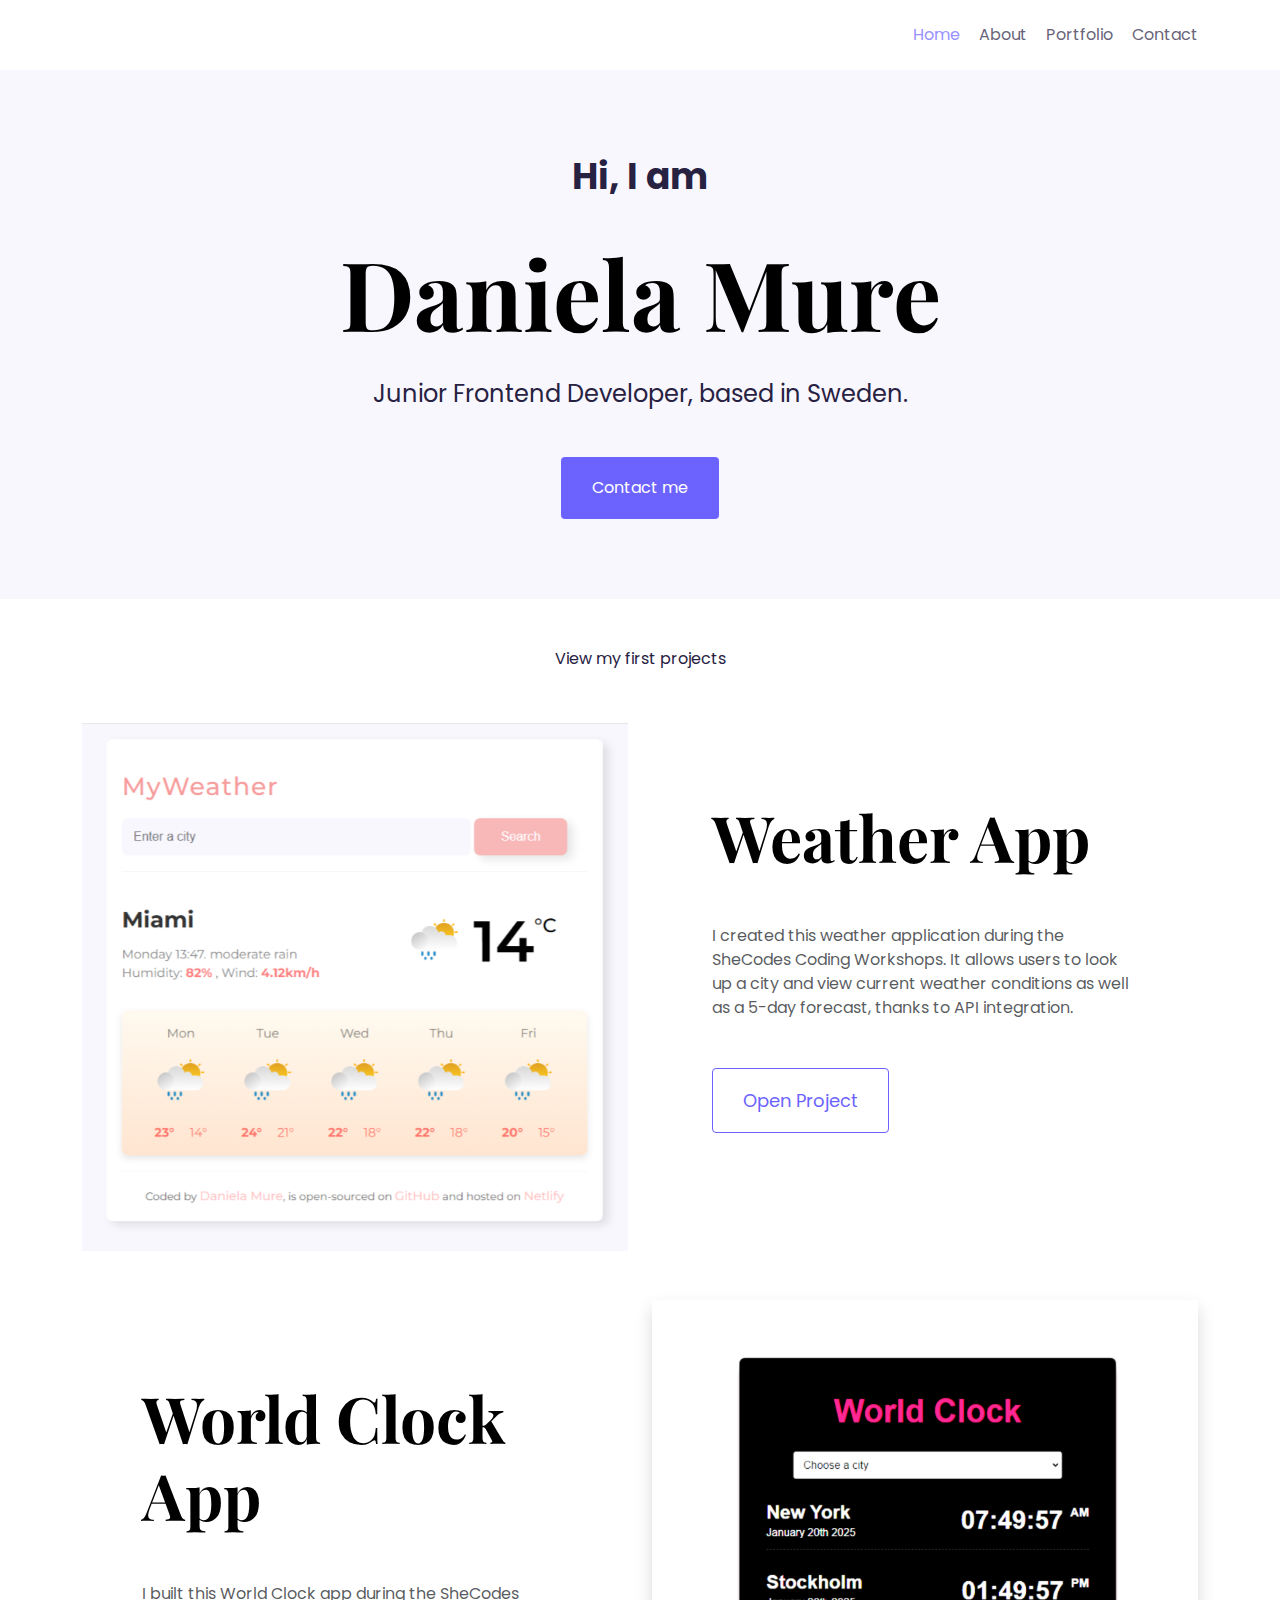
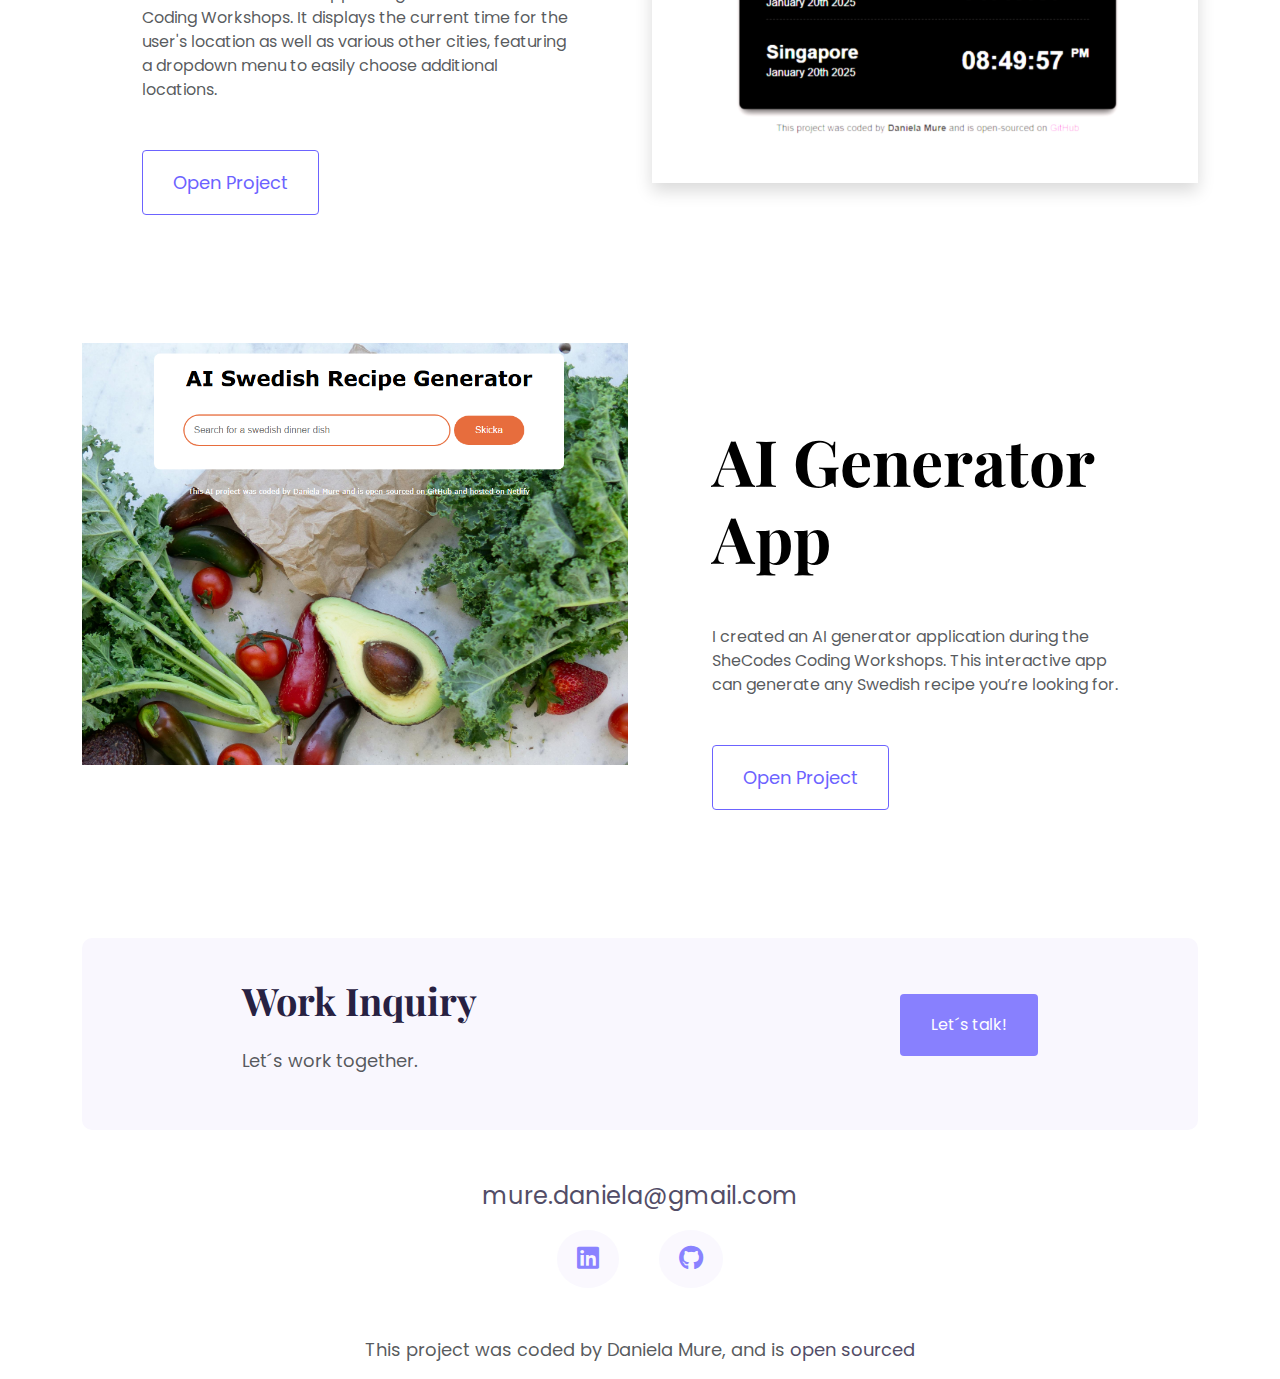
==== commit 67f1d303: "Made homepage SEO friendly" ====
--- a/index.html
+++ b/index.html
@@ -33,10 +33,12 @@
     <div class="container">
       <nav class="d-flex justify-content-end">
         <ul>
-          <li class="active"><a href="/">Home</a></li>
-          <li><a href="/about.html">About</a></li>
-          <li><a href="/portfolio.html">Portfolio</a></li>
-          <li><a href="/contact.html">Contact</a></li>
+          <li class="active"><a href="/" title="Daniela homepage">Home</a></li>
+          <li><a href="/about.html" title="About Daniela">About</a></li>
+          <li>
+            <a href="/portfolio.html" title="Daniela portfolio">Portfolio</a>
+          </li>
+          <li><a href="/contact.html" title="Contact Daniela">Contact</a></li>
         </ul>
       </nav>
     </div>
@@ -56,7 +58,7 @@
         <div class="col d-none d-lg-block">
           <img
             src="images/weather.png"
-            alt="weather project"
+            alt="weather project picture"
             class="img-fluid"
           />
         </div>
@@ -99,7 +101,7 @@
         <div class="col d-none d-lg-block">
           <img
             src="images/worldclock.png"
-            alt="world-clock project"
+            alt="world-clock project picture"
             class="img-fluid shadow"
           />
         </div>
@@ -109,7 +111,7 @@
         <div class="col d-none d-lg-block">
           <img
             src="images/ai-generator.png"
-            alt="ai generator project"
+            alt="ai generator project picture"
             class="img-fluid"
           />
         </div>
@@ -157,6 +159,14 @@
             ><i class="fa-brands fa-github"></i
           ></a>
         </div>
+        <p class="text-center text-muted mt-5">
+          This project was coded by Daniela Mure, and is
+          <a
+            href="https://github.com/DanniFront/portfolio-project.git"
+            target="_blank"
+            >open sourced</a
+          >
+        </p>
       </footer>
     </div>
 
--- a/src/styles.css
+++ b/src/styles.css
@@ -25,15 +25,15 @@
   margin-left: 15px;
 }
 
+nav li a {
+  color: var(--primary-font-color);
+  text-decoration: none;
+  opacity: 0.7;
+}
+
 nav li.active a,
 nav a:hover {
   color: var(--secondary-color);
-}
-
-a {
-  color: var(--primary-font-color);
-  text-decoration: none;
-  opacity: 0.7;
 }
 
 h1 {
@@ -70,7 +70,7 @@
 .hero {
   text-align: center;
   background-color: var(--branding-color);
-  padding: 180px 20px;
+  padding: 80px 20px;
 }
 
 .hero p {
@@ -109,7 +109,7 @@
 }
 
 .content-hero {
-  padding: 180px 20px 50px;
+  padding: 60px 20px;
   line-height: 1.2;
 }
 
@@ -148,6 +148,12 @@
   color: var(--secondary-color);
 }
 
+footer a {
+  color: var(--primary-font-color);
+  text-decoration: none;
+  opacity: 0.8;
+}
+
 footer .social-links a {
   color: var(--secondary-color);
   background: var(--branding-color);
@@ -170,9 +176,6 @@
   h3 {
     font-size: 44px;
   }
-  .hero {
-    padding: 80px 20px;
-  }
   .project-description {
     padding: 0;
     text-align: center;
